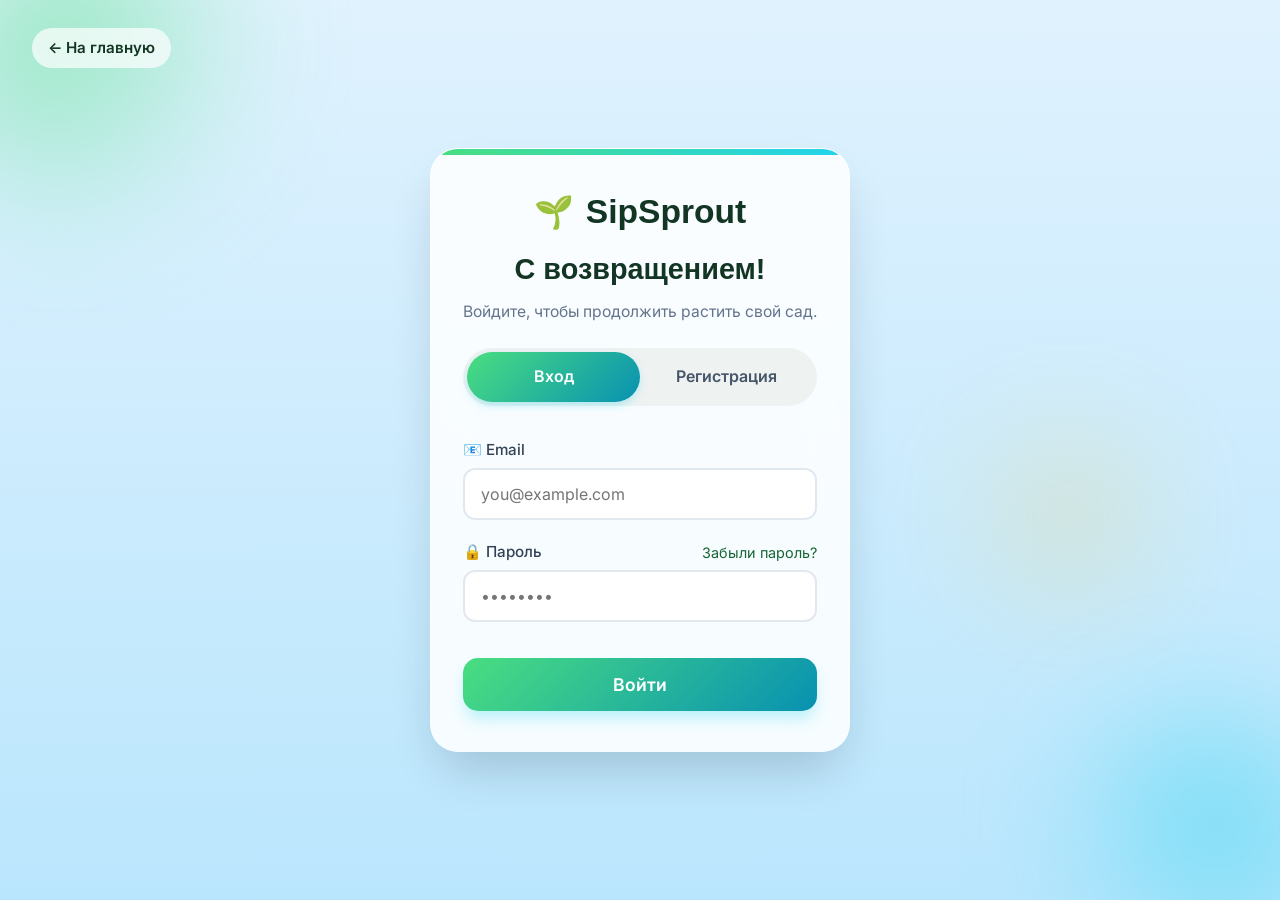
==== src/views/login.html @ db763c8e "Start of rhe project" ====
<!DOCTYPE html>
<html lang="en">
<head>
    <meta charset="UTF-8">
    <meta name="viewport" content="width=device-width, initial-scale=1.0">
    <title>SipSprout • Вход</title>
    <link rel="preconnect" href="https://fonts.googleapis.com">
    <link rel="preconnect" href="https://fonts.gstatic.com" crossorigin>
    <link href="https://fonts.googleapis.com/css2?family=Fraunces:opsz,wght@9..144,500;9..144,700&family=Inter:wght@400;500;600;700&display=swap" rel="stylesheet">
    <link rel="stylesheet" href="../styles/main.css">
</head>
<body>
    <div class="auth-page">
        <div class="bg-blob blob-1"></div>
        <div class="bg-blob blob-2"></div>
        <div class="bg-blob blob-3"></div>

        <a href="./dashboard.html" class="back-link">← На главную</a>

        <div class="auth-card">
            <div class="fill-bar"><span></span></div>

            <div class="auth-card-header">
                <div class="logo">
                    <span class="logo-emoji">🌱</span> SipSprout
                </div>
                <h2>С возвращением!</h2>
                <p class="auth-subtitle">Войдите, чтобы продолжить растить свой сад.</p>
            </div>

            <div class="auth-switch">
                <a href="./login.html" class="switch-btn active">Вход</a>
                <a href="./signup.html" class="switch-btn">Регистрация</a>
            </div>

            <form id="loginForm" class="auth-form">
                <div class="form-group">
                    <label>📧 Email</label>
                    <input type="email" name="email" placeholder="you@example.com" required>
                </div>
                <div class="form-group">
                    <div class="password-header">
                        <label>🔒 Пароль</label>
                        <a href="#" class="forgot-link">Забыли пароль?</a>
                    </div>
                    <input type="password" name="password" placeholder="••••••••" required>
                </div>
                <button type="submit" class="btn btn-solid full-width">Войти</button>
            </form>
        </div>
    </div>

    <script src="../scripts/main.js"></script>
</body>
</html>
---- src/styles/main.css ----
:root {
    --deep-green: #123524;
    --moss: #166534;
    --fresh-mint: #4ade80;
    --water-blue: #67e8f9;
    --soft-blue: #22d3ee;
    --water-deep: #0891b2;
    --sun: #fbbf24;
    --sun-deep: #f59e0b;
    --offwhite: #f7faf8;
    --text-dark: #0f172a;
    --font-display: "Unbounded", sans-serif;
    --font-body: 'Inter', 'Segoe UI', system-ui, -apple-system, sans-serif;
}

* {
    margin: 0;
    padding: 0;
    box-sizing: border-box;
}

body {
    font-family: var(--font-body);
    background-color: var(--offwhite);
    color: var(--text-dark);
    line-height: 1.6;
    overflow-x: hidden;
}

/* ==================== HEADER ==================== */
header {
    position: fixed;
    top: 0;
    left: 0;
    right: 0;
    background-color: rgba(248, 250, 252, 0.95);
    backdrop-filter: blur(12px);
    border-bottom: 1px solid #e2e8f0;
    z-index: 1000;
}

nav {
    max-width: 1600px;
    margin: 0 auto;
    padding: 1rem 2.5rem;
    display: flex;
    align-items: center;
    justify-content: space-between;
}

.logo {
    display: flex;
    align-items: center;
    gap: 12px;
    text-decoration: none;
    color: var(--deep-green);
    font-family: var(--font-display);
    font-weight: 700;
    font-size: 1.75rem;
}

.logo-emoji {
    font-size: 2rem;
    line-height: 1;
    animation: sprout 3s ease-in-out infinite;
}

.nav-links {
    display: flex;
    align-items: center;
    gap: 2.5rem;
}

.nav-links a {
    text-decoration: none;
    color: var(--text-dark);
    font-weight: 500;
    transition: color 0.3s ease;
}

.nav-links a:hover {
    color: var(--moss);
}

.auth-buttons {
    display: flex;
    align-items: center;
    gap: 1rem;
}

.btn {
    padding: 0.65rem 1.5rem;
    border-radius: 9999px;
    font-weight: 600;
    text-decoration: none;
    display: inline-flex;
    align-items: center;
    justify-content: center;
    transition: all 0.3s cubic-bezier(0.4, 0, 0.2, 1);
    cursor: pointer;
    font-size: 1rem;
    font-family: var(--font-body);
}

.btn-outline {
    border: 2px solid var(--deep-green);
    color: var(--deep-green);
    background: transparent;
}

.btn-outline:hover {
    background: var(--deep-green);
    color: white;
    transform: translateY(-2px);
}

.btn-solid {
    background: linear-gradient(135deg, var(--fresh-mint), var(--water-deep));
    color: white;
    border: none;
    box-shadow: 0 10px 15px -3px rgb(34 211 238 / 0.3);
}

.btn-solid:hover {
    transform: translateY(-3px);
    box-shadow: 0 20px 25px -5px rgb(34 211 238 / 0.4);
}

/* ==================== HERO ==================== */
#hero {
    min-height: 100vh;
    display: flex;
    align-items: center;
    position: relative;
    overflow: hidden;
    background: linear-gradient(180deg, #e0f2fe 0%, #bae6fd 100%);
    padding-top: 80px;
}

.hero-container {
    max-width: 1600px;
    margin: 0 auto;
    padding: 0 2.5rem;
    display: grid;
    grid-template-columns: 1fr 1fr;
    gap: 5rem;
    align-items: center;
    width: 100%;
}

.hero-content {
    z-index: 2;
}

.eyebrow {
    display: inline-flex;
    align-items: center;
    gap: 8px;
    background: rgba(251, 191, 36, 0.2);
    color: #92400e;
    border: 1px solid rgba(245, 158, 11, 0.3);
    padding: 0.4rem 1rem;
    border-radius: 9999px;
    font-size: 0.9rem;
    font-weight: 600;
    margin-bottom: 1.5rem;
}

.hero-content h1 {
    font-family: var(--font-display);
    font-size: clamp(2.8rem, 6vw, 4.8rem);
    line-height: 1.05;
    font-weight: 700;
    color: var(--deep-green);
    margin-bottom: 1.25rem;
}

.hero-content p {
    font-size: 1.35rem;
    color: #334155;
    margin-bottom: 2.5rem;
    max-width: 480px;
}

.cta-button {
    font-size: 1.25rem;
    padding: 1rem 2.5rem;
    background: linear-gradient(135deg, var(--fresh-mint), var(--water-deep));
    color: white;
    border: none;
    border-radius: 9999px;
    box-shadow: 0 20px 25px -5px rgb(34 211 238 / 0.4);
    font-weight: 700;
    font-family: var(--font-body);
    cursor: pointer;
    transition: all 0.3s ease;
}

.cta-button:hover {
    transform: scale(1.05) translateY(-4px);
}

.social-proof {
    display: inline-flex;
    align-items: center;
    gap: 8px;
    margin-top: 2rem;
    font-size: 0.95rem;
    color: #475569;
    background: rgba(255, 255, 255, 0.6);
    border: 1px solid rgba(255, 255, 255, 0.8);
    padding: 0.5rem 1rem;
    border-radius: 9999px;
}

/* ==================== TREE ==================== */
.tree-container {
    position: relative;
    width: 100%;
    height: 520px;
    display: flex;
    justify-content: center;
    align-items: center;
    z-index: 2;
}

@keyframes sprout {
    0%, 100% { transform: rotate(-8deg); }
    50% { transform: rotate(8deg); }
}

/* ==================== FEATURES ==================== */
#features {
    padding: 140px 2.5rem 120px;
    background: white;
    max-width: 1600px;
    margin: 0 auto;
}

.section-header {
    text-align: center;
    margin-bottom: 4.5rem;
}

.section-header h2 {
    font-family: var(--font-display);
    font-size: 3rem;
    color: var(--deep-green);
    margin-bottom: 1.1rem;
}

.section-header p {
    font-size: 1.3rem;
    color: #64748b;
    max-width: 680px;
    margin: 0 auto;
}

.features-grid {
    display: grid;
    grid-template-columns: repeat(3, 1fr);
    gap: 2.8rem;
}

.feature-card {
    background: white;
    border-radius: 24px;
    padding: 2.5rem 2rem;
    box-shadow: 0 10px 30px -10px rgba(0, 0, 0, 0.1);
    transition: all 0.4s cubic-bezier(0.4, 0, 0.2, 1);
    border: 1px solid #f1f5f9;
}

.feature-card:hover {
    transform: translateY(-12px);
    box-shadow: 0 25px 50px -12px rgba(34, 211, 238, 0.25);
    border-color: var(--fresh-mint);
}

.feature-icon {
    width: 72px;
    height: 72px;
    display: inline-flex;
    align-items: center;
    justify-content: center;
    border-radius: 50%;
    font-size: 2.1rem;
    margin-bottom: 1.5rem;
}

.feature-card:nth-child(1) .feature-icon { background: rgba(34, 211, 238, 0.15); }
.feature-card:nth-child(2) .feature-icon { background: rgba(74, 222, 128, 0.18); }
.feature-card:nth-child(3) .feature-icon { background: rgba(251, 191, 36, 0.2); }

.feature-card h3 {
    font-family: var(--font-display);
    font-size: 1.35rem;
    margin-bottom: 0.75rem;
    color: var(--deep-green);
}

/* ==================== FOOTER ==================== */
footer {
    background: var(--deep-green);
    color: #e0f2fe;
    padding: 3rem 2.5rem 2rem;
    text-align: center;
}

.footer-content {
    max-width: 1600px;
    margin: 0 auto;
}

.footer-top {
    max-width: 1600px;
    width: 100%;
    margin: 0 auto;
    display: flex;
    align-items: center;
    justify-content: space-between;
    flex-wrap: wrap;
    gap: 1.5rem;
}

.footer-top .logo {
    color: #e0f2fe;
}

.nav-footer a {
    color: inherit;
    text-decoration: none;
    opacity: 0.8;
    transition: opacity 0.2s;
}

.nav-footer a:hover {
    opacity: 1;
}

/* ==================== BACKGROUND ==================== */
#hero::before {
    content: '';
    position: absolute;
    top: 0;
    left: 0;
    right: 0;
    bottom: 0;
    background:
        radial-gradient(circle at 30% 20%, rgba(163, 230, 187, 0.4) 0%, transparent 50%),
        radial-gradient(circle at 80% 70%, rgba(103, 232, 249, 0.35) 0%, transparent 50%);
    pointer-events: none;
    z-index: 1;
}

/* ==================== RESPONSIVE ==================== */
@media (max-width: 1400px) {
    .features-grid {
        grid-template-columns: repeat(auto-fit, minmax(300px, 1fr));
    }
}

@media (max-width: 1024px) {
    .hero-container {
        gap: 3rem;
    }
}

@media (max-width: 768px) {
    nav {
        padding: 1rem 1.25rem;
    }

    .nav-links {
        display: none;
    }

    .hero-container {
        grid-template-columns: 1fr;
        gap: 3rem;
        text-align: center;
        padding: 0 1.5rem;
    }

    .hero-content p {
        max-width: 100%;
        margin-left: auto;
        margin-right: auto;
    }

    .tree-container {
        height: 380px;
    }

    #features {
        padding: 80px 1.5rem 70px;
    }

    .section-header h2 {
        font-size: 2.2rem;
    }

    .features-grid {
        grid-template-columns: 1fr;
        gap: 1.8rem;
    }

    .footer-top {
        flex-direction: column;
        text-align: center;
    }
}

/* ==================== AUTH PAGES ==================== */
.auth-page {
    min-height: 100vh;
    display: flex;
    align-items: center;
    justify-content: center;
    position: relative;
    overflow: hidden;
    background: linear-gradient(180deg, #e0f2fe 0%, #bae6fd 100%);
    padding: 2rem 1.5rem;
}

.bg-blob {
    position: absolute;
    border-radius: 50%;
    filter: blur(60px);
    opacity: 0.55;
    z-index: 0;
    animation: drift 16s ease-in-out infinite;
}

.blob-1 {
    width: 340px;
    height: 340px;
    top: -80px;
    left: -60px;
    background: radial-gradient(circle at 30% 30%, var(--fresh-mint), transparent 70%);
}

.blob-2 {
    width: 300px;
    height: 300px;
    bottom: -100px;
    right: -60px;
    background: radial-gradient(circle at 60% 40%, var(--soft-blue), transparent 70%);
    animation-delay: -6s;
}

.blob-3 {
    width: 220px;
    height: 220px;
    top: 45%;
    right: 8%;
    background: radial-gradient(circle at 50% 50%, var(--sun), transparent 70%);
    opacity: 0.3;
    animation-delay: -10s;
}

@keyframes drift {
    0%, 100% { transform: translate(0, 0) scale(1); }
    50% { transform: translate(30px, -20px) scale(1.08); }
}

.back-link {
    position: absolute;
    top: 28px;
    left: 32px;
    z-index: 2;
    display: inline-flex;
    align-items: center;
    gap: 6px;
    text-decoration: none;
    color: var(--deep-green);
    font-weight: 600;
    font-size: 0.95rem;
    background: rgba(255, 255, 255, 0.7);
    padding: 0.5rem 1rem;
    border-radius: 9999px;
    transition: transform 0.2s;
}

.back-link:hover {
    transform: translateX(-3px);
}

.auth-card {
    background: rgba(255, 255, 255, 0.85);
    backdrop-filter: blur(20px);
    width: 100%;
    max-width: 420px;
    border-radius: 28px;
    padding: 0 2rem 2.5rem;
    position: relative;
    z-index: 1;
    border: 1px solid rgba(255, 255, 255, 0.6);
    box-shadow: 0 25px 50px -12px rgb(15 23 42 / 0.2);
    animation: cardPop 0.5s cubic-bezier(0.34, 1.56, 0.64, 1);
    overflow: hidden;
}

.fill-bar {
    position: absolute;
    top: 0;
    left: 0;
    width: 100%;
    height: 6px;
    background: #e2e8f0;
}

.fill-bar span {
    display: block;
    height: 100%;
    width: 0%;
    background: linear-gradient(90deg, var(--fresh-mint), var(--soft-blue));
    animation: fill 1.4s 0.3s cubic-bezier(0.65, 0, 0.35, 1) forwards;
}

@keyframes fill {
    to { width: 100%; }
}

.auth-card-header {
    text-align: center;
    margin-bottom: 1.5rem;
    padding-top: 2.25rem;
}

.auth-card-header .logo {
    justify-content: center;
    font-size: 2.1rem;
    margin-bottom: 8px;
}

.auth-card-header h2 {
    font-family: var(--font-display);
    font-size: 1.8rem;
    color: var(--deep-green);
    margin-bottom: 0.4rem;
}

.auth-subtitle {
    color: #64748b;
    font-size: 0.98rem;
}

.auth-switch {
    position: relative;
    display: flex;
    background: #eef2f1;
    border-radius: 9999px;
    padding: 4px;
    margin-bottom: 2rem;
}

.switch-btn {
    flex: 1;
    text-align: center;
    padding: 12px;
    border-radius: 9999px;
    font-weight: 600;
    font-family: var(--font-body);
    text-decoration: none;
    color: #475569;
    transition: all 0.3s;
}

.switch-btn.active {
    background: linear-gradient(135deg, var(--fresh-mint), var(--water-deep));
    color: white;
    box-shadow: 0 4px 10px -2px rgb(34 211 238 / 0.4);
}

.auth-form {
    display: flex;
    flex-direction: column;
    gap: 1.25rem;
}

.form-group {
    display: flex;
    flex-direction: column;
    gap: 6px;
}

.form-group label {
    font-weight: 500;
    color: #334155;
    font-size: 0.95rem;
}

.form-group input {
    padding: 14px 16px;
    border: 2px solid #e2e8f0;
    border-radius: 12px;
    font-size: 1rem;
    font-family: var(--font-body);
    background: white;
    transition: all 0.3s;
}

.form-group input:focus {
    outline: none;
    border-color: var(--fresh-mint);
    box-shadow: 0 0 0 4px rgba(74, 222, 128, 0.15);
}

.forgot-link {
    color: var(--moss);
    font-size: 0.9rem;
    align-self: flex-end;
    margin-top: -8px;
    text-decoration: none;
}

.forgot-link:hover {
    text-decoration: underline;
}

.full-width {
    margin-top: 1rem;
    padding: 16px;
    font-size: 1.1rem;
    width: 100%;
    border-radius: 15px;
}

.terms {
    text-align: center;
    font-size: 0.85rem;
    color: #64748b;
    margin-top: 1rem;
}

.terms a {
    color: var(--moss);
}

@keyframes cardPop {
    from {
        opacity: 0;
        transform: scale(0.7) translateY(40px);
    }
    to {
        opacity: 1;
        transform: scale(1) translateY(0);
    }
}

@media (prefers-reduced-motion: reduce) {
    .bg-blob, .logo-emoji, .droplet, .tree-photo {
        animation: none !important;
    }
}

.password-header {
    display: flex;
    justify-content: space-between;
}
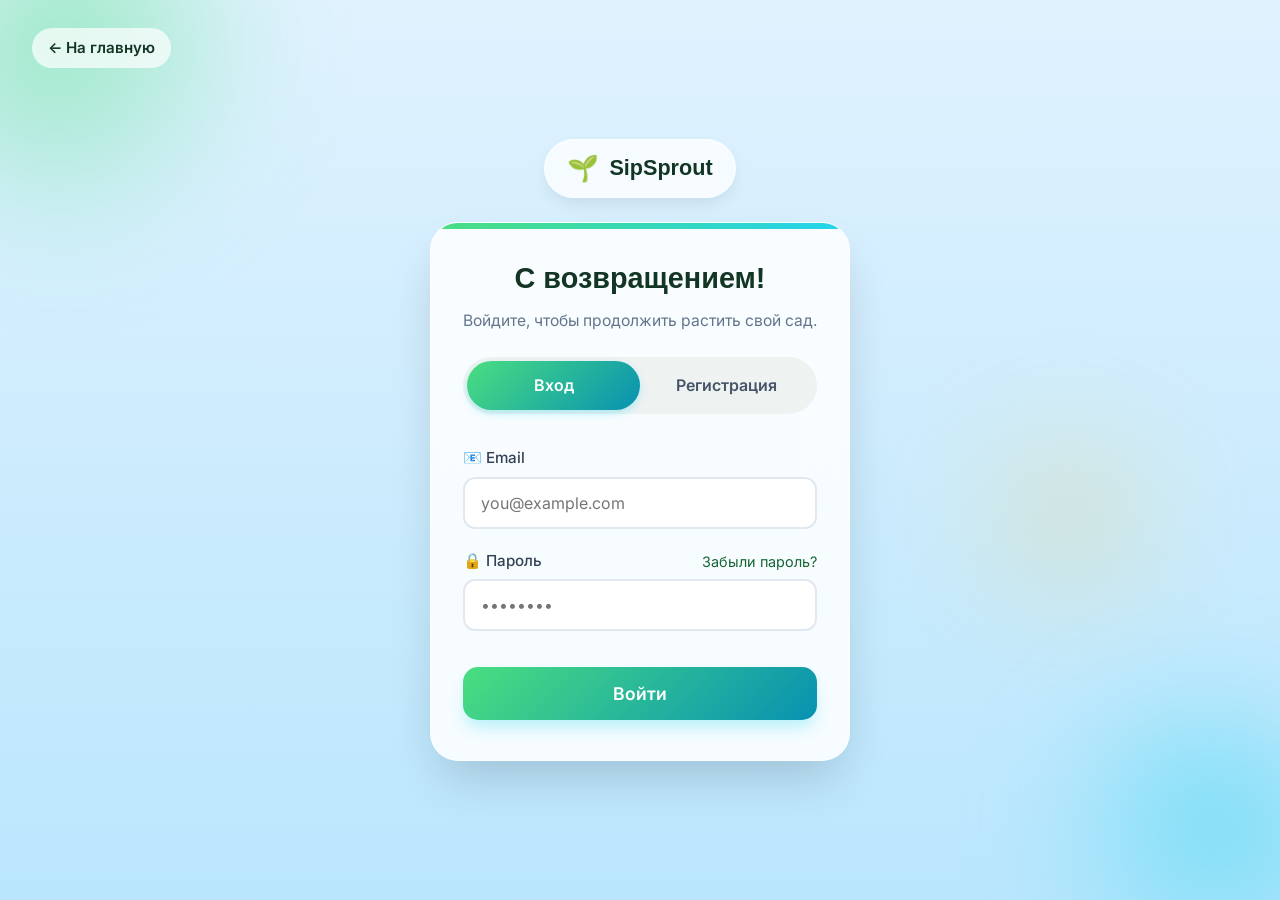
==== commit 37934c5f: "Adding a page" ====
--- a/src/views/login.html
+++ b/src/views/login.html
@@ -15,15 +15,17 @@
         <div class="bg-blob blob-2"></div>
         <div class="bg-blob blob-3"></div>
 
-        <a href="./dashboard.html" class="back-link">← На главную</a>
+        <a href="./index.html" class="back-link">← На главную</a>
+
+        <div class="auth-brand">
+            <span class="logo-emoji">🌱</span>
+            <span>SipSprout</span>
+        </div>
 
         <div class="auth-card">
             <div class="fill-bar"><span></span></div>
 
             <div class="auth-card-header">
-                <div class="logo">
-                    <span class="logo-emoji">🌱</span> SipSprout
-                </div>
                 <h2>С возвращением!</h2>
                 <p class="auth-subtitle">Войдите, чтобы продолжить растить свой сад.</p>
             </div>
--- a/src/styles/main.css
+++ b/src/styles/main.css
@@ -21,7 +21,7 @@
 
 body {
     font-family: var(--font-body);
-    background-color: var(--offwhite);
+    /* background-color: var(--offwhite); */
     color: var(--text-dark);
     line-height: 1.6;
     overflow-x: hidden;
@@ -296,6 +296,93 @@
     font-family: var(--font-display);
     font-size: 1.35rem;
     margin-bottom: 0.75rem;
+    color: var(--deep-green);
+}
+
+/* ==================== FAQ ==================== */
+#faq {
+    padding: 120px 2.5rem;
+    background: #ffffff;
+}
+
+.faq-container {
+    max-width: 800px;
+    margin: 0 auto;
+}
+
+.faq-list {
+    margin-top: 3rem;
+}
+
+.faq-item {
+    border-bottom: 1px solid #e5e7eb;
+}
+
+.faq-question {
+    width: 100%;
+    display: flex;
+    align-items: center;
+    justify-content: space-between;
+    padding: 1.4rem 0;
+    background: none;
+    border: none;
+    cursor: pointer;
+    text-align: left;
+    font-family: var(--font-body);
+    font-size: 1.1rem;
+    font-weight: 600;
+    color: var(--text-dark);
+    transition: color 0.2s;
+}
+
+.faq-question:hover {
+    color: var(--moss);
+}
+
+.faq-icon {
+    font-size: 1.4rem;
+    font-weight: 400;
+    color: #94a3b8;
+    transition: transform 0.3s, color 0.2s;
+    flex-shrink: 0;
+    margin-left: 1rem;
+}
+
+.faq-item.active .faq-icon {
+    color: var(--moss);
+}
+
+.faq-answer {
+    max-height: 0;
+    overflow: hidden;
+    transition: max-height 0.25s ease, padding 0.25s ease;
+}
+
+.faq-item.active .faq-answer {
+    max-height: 300px;
+    padding-bottom: 1.4rem;
+}
+
+.faq-answer p {
+    color: #64748b;
+    font-size: 1rem;
+    line-height: 1.65;
+    margin: 0;
+}
+
+.faq-footer {
+    text-align: center;
+    margin-top: 2.5rem;
+}
+
+.faq-footer a {
+    color: var(--moss);
+    font-weight: 500;
+    text-decoration: underline;
+    text-underline-offset: 4px;
+}
+
+.faq-footer a:hover {
     color: var(--deep-green);
 }
 
@@ -417,6 +504,7 @@
     display: flex;
     align-items: center;
     justify-content: center;
+    flex-direction: column;
     position: relative;
     overflow: hidden;
     background: linear-gradient(180deg, #e0f2fe 0%, #bae6fd 100%);
@@ -484,6 +572,31 @@
 
 .back-link:hover {
     transform: translateX(-3px);
+}
+
+.auth-brand {
+    display: inline-flex;
+    align-items: center;
+    gap: 10px;
+    background: rgba(255, 255, 255, 0.75);
+    backdrop-filter: blur(12px);
+    border: 1px solid rgba(255, 255, 255, 0.6);
+    padding: 0.7rem 1.4rem;
+    border-radius: 9999px;
+    margin-bottom: 1.5rem;
+    box-shadow: 0 8px 20px -6px rgba(15, 23, 42, 0.12);
+    font-family: var(--font-display);
+    font-weight: 700;
+    font-size: 1.35rem;
+    color: var(--deep-green);
+    z-index: 2;
+    position: relative;
+}
+
+.auth-brand .logo-emoji {
+    font-size: 1.6rem;
+    line-height: 1;
+    animation: sprout 3s ease-in-out infinite;
 }
 
 .auth-card {
@@ -525,13 +638,11 @@
 .auth-card-header {
     text-align: center;
     margin-bottom: 1.5rem;
-    padding-top: 2.25rem;
+    padding-top: 2rem;
 }
 
 .auth-card-header .logo {
     justify-content: center;
-    font-size: 2.1rem;
-    margin-bottom: 8px;
 }
 
 .auth-card-header h2 {
@@ -607,6 +718,12 @@
     box-shadow: 0 0 0 4px rgba(74, 222, 128, 0.15);
 }
 
+/* Строка с "Пароль" и ссылкой "Забыли пароль?" в одну линию, при необходимости */
+.password-header {
+    display: flex;
+    justify-content: space-between;
+}
+
 .forgot-link {
     color: var(--moss);
     font-size: 0.9rem;
@@ -653,9 +770,4 @@
     .bg-blob, .logo-emoji, .droplet, .tree-photo {
         animation: none !important;
     }
-}
-
-.password-header {
-    display: flex;
-    justify-content: space-between;
 }
